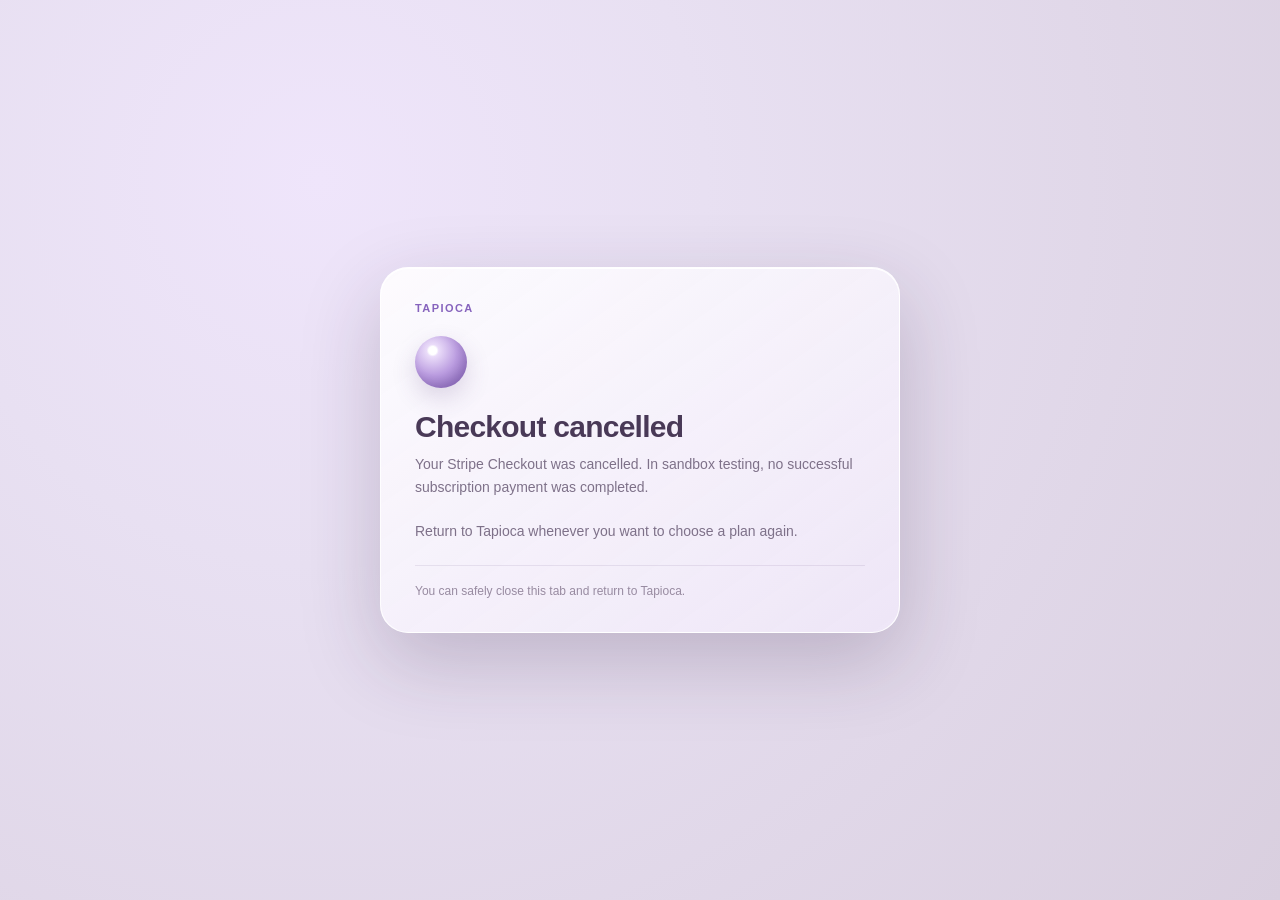
==== checkout-cancelled.html @ 404f1ca8 "Publish signed Windows Beta 7 website" ====
<!doctype html><html><head><meta charset="utf-8"><meta name="viewport" content="width=device-width,initial-scale=1"><title>Checkout cancelled · Tapioca</title><style>*{box-sizing:border-box}html,body{margin:0;min-height:100%;font-family:-apple-system,BlinkMacSystemFont,"Segoe UI",sans-serif;background:radial-gradient(circle at 25% 20%,#efe5fb 0,#e8e0f2 32%,#d9cfdf 100%);color:#493957}body{min-height:100vh;display:grid;place-items:center;padding:24px}.card{width:min(520px,100%);padding:34px;border-radius:28px;background:linear-gradient(145deg,rgba(255,255,255,.86),rgba(241,233,250,.78));border:1px solid rgba(255,255,255,.9);box-shadow:0 28px 80px rgba(48,31,64,.22),inset 0 1px 0 #fff}.k{font-size:11px;font-weight:850;letter-spacing:.13em;text-transform:uppercase;color:#8663bd}.title{font-size:30px;font-weight:780;letter-spacing:-.025em;margin:7px 0 9px}.copy{color:#7e7189;font-size:14px;line-height:1.6}.orb{width:52px;height:52px;margin:22px 0;border-radius:50%;background:radial-gradient(circle at 34% 28%,#fff 0 8%,#eadcf9 12%,#bb9de0 48%,#7956af 100%);box-shadow:0 10px 24px rgba(85,58,116,.18),inset -4px -5px 8px rgba(63,38,90,.12)}.note{margin-top:22px;padding-top:18px;border-top:1px solid rgba(91,68,117,.11);color:#988ba1;font-size:12px}</style></head><body><main class="card"><div class="k">Tapioca</div><div class="orb"></div><div class="title">Checkout cancelled</div><div class="copy">Your Stripe Checkout was cancelled. In sandbox testing, no successful subscription payment was completed.<br><br>Return to Tapioca whenever you want to choose a plan again.</div><div class="note">You can safely close this tab and return to Tapioca.</div></main></body></html>
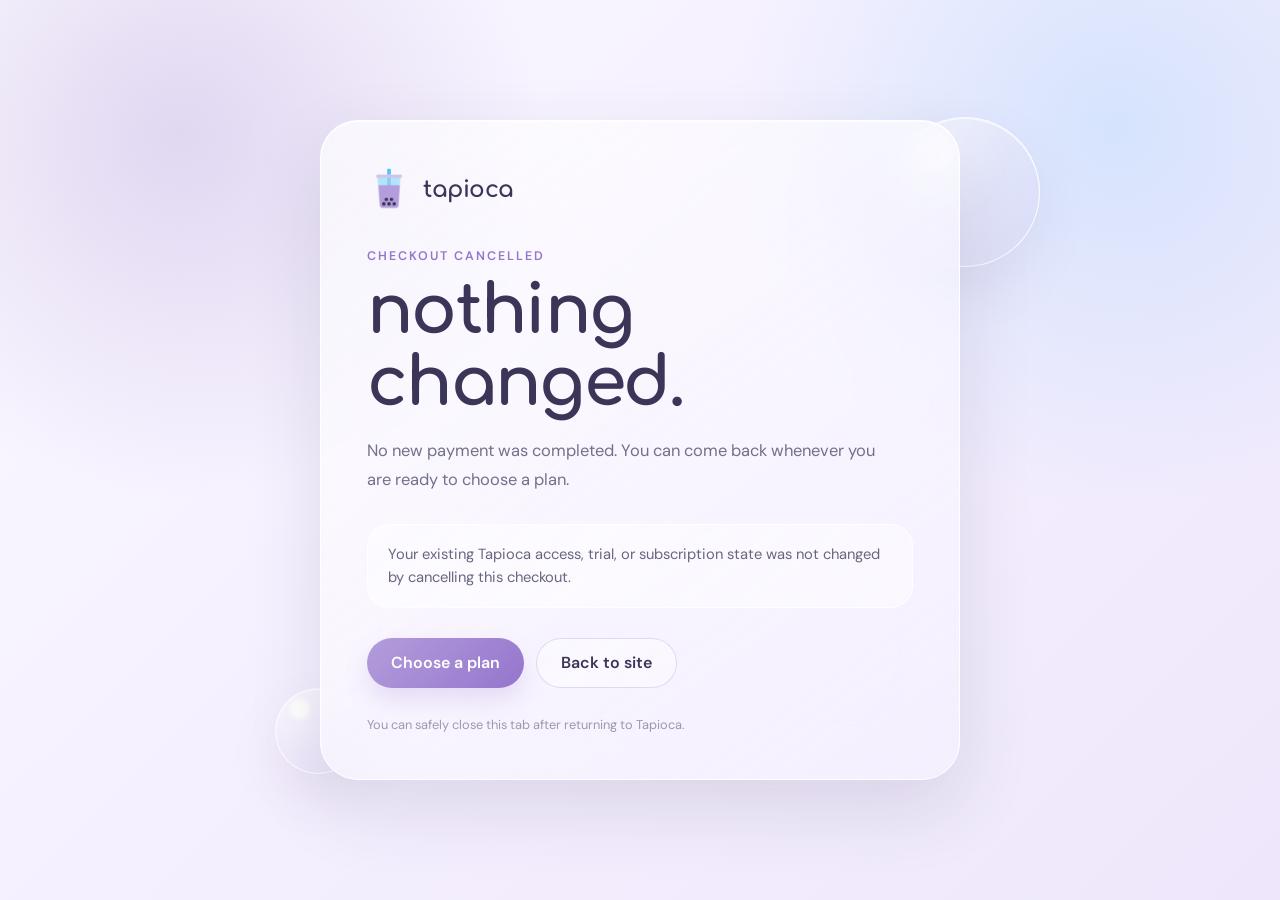
==== commit 8fd51b83: "Finalize production checkout pages" ====
--- a/checkout-cancelled.html
+++ b/checkout-cancelled.html
@@ -1 +1,314 @@
-<!doctype html><html><head><meta charset="utf-8"><meta name="viewport" content="width=device-width,initial-scale=1"><title>Checkout cancelled · Tapioca</title><style>*{box-sizing:border-box}html,body{margin:0;min-height:100%;font-family:-apple-system,BlinkMacSystemFont,"Segoe UI",sans-serif;background:radial-gradient(circle at 25% 20%,#efe5fb 0,#e8e0f2 32%,#d9cfdf 100%);color:#493957}body{min-height:100vh;display:grid;place-items:center;padding:24px}.card{width:min(520px,100%);padding:34px;border-radius:28px;background:linear-gradient(145deg,rgba(255,255,255,.86),rgba(241,233,250,.78));border:1px solid rgba(255,255,255,.9);box-shadow:0 28px 80px rgba(48,31,64,.22),inset 0 1px 0 #fff}.k{font-size:11px;font-weight:850;letter-spacing:.13em;text-transform:uppercase;color:#8663bd}.title{font-size:30px;font-weight:780;letter-spacing:-.025em;margin:7px 0 9px}.copy{color:#7e7189;font-size:14px;line-height:1.6}.orb{width:52px;height:52px;margin:22px 0;border-radius:50%;background:radial-gradient(circle at 34% 28%,#fff 0 8%,#eadcf9 12%,#bb9de0 48%,#7956af 100%);box-shadow:0 10px 24px rgba(85,58,116,.18),inset -4px -5px 8px rgba(63,38,90,.12)}.note{margin-top:22px;padding-top:18px;border-top:1px solid rgba(91,68,117,.11);color:#988ba1;font-size:12px}</style></head><body><main class="card"><div class="k">Tapioca</div><div class="orb"></div><div class="title">Checkout cancelled</div><div class="copy">Your Stripe Checkout was cancelled. In sandbox testing, no successful subscription payment was completed.<br><br>Return to Tapioca whenever you want to choose a plan again.</div><div class="note">You can safely close this tab and return to Tapioca.</div></main></body></html>+<!doctype html>
+<html lang="en">
+<head>
+  <meta charset="utf-8">
+  <meta name="viewport" content="width=device-width, initial-scale=1">
+  <meta name="theme-color" content="#F5F0FF">
+  <title>Checkout cancelled · Tapioca</title>
+  <style>
+@font-face {
+  font-family: 'Comfortaa';
+  font-style: normal;
+  font-weight: 700;
+  font-display: swap;
+  src: url('[data-uri]') format('woff2');
+}
+@font-face {
+  font-family: 'DM Sans';
+  font-style: normal;
+  font-weight: 400;
+  font-display: swap;
+  src: url('[data-uri]') format('woff2');
+}
+@font-face {
+  font-family: 'DM Sans';
+  font-style: normal;
+  font-weight: 500;
+  font-display: swap;
+  src: url('[data-uri]') format('woff2');
+}
+@font-face {
+  font-family: 'DM Sans';
+  font-style: normal;
+  font-weight: 600;
+  font-display: swap;
+  src: url('[data-uri]') format('woff2');
+}
+
+*,
+*::before,
+*::after {
+  box-sizing: border-box;
+}
+
+:root {
+  --bg: #F5F0FF;
+  --bg-alt: #EDE7F6;
+  --text: #3D3558;
+  --accent: #B39DDB;
+  --accent-deep: #9575CD;
+  --light-lav: #D1C4E9;
+  --white: #FFFFFF;
+}
+
+html {
+  min-height: 100%;
+  -webkit-text-size-adjust: 100%;
+}
+
+body {
+  margin: 0;
+  min-height: 100vh;
+  overflow-x: hidden;
+  font-family: 'DM Sans', sans-serif;
+  color: var(--text);
+  background:
+    radial-gradient(circle at 14% 15%, rgba(209,196,233,.62), transparent 27%),
+    radial-gradient(circle at 87% 14%, rgba(144,202,249,.30), transparent 28%),
+    linear-gradient(135deg, #fbf9ff 0%, #f5f0ff 44%, #eee7fb 100%);
+}
+
+.shell {
+  min-height: 100vh;
+  display: grid;
+  place-items: center;
+  padding: 38px 22px;
+  position: relative;
+  isolation: isolate;
+}
+
+.orb {
+  position: absolute;
+  z-index: -1;
+  border-radius: 50%;
+  border: 1px solid rgba(255,255,255,.84);
+  background:
+    radial-gradient(circle at 28% 24%, rgba(255,255,255,.95) 0 8%, rgba(255,255,255,.24) 15%, transparent 47%),
+    linear-gradient(145deg, rgba(255,255,255,.35), rgba(179,157,219,.15));
+  box-shadow:
+    inset 0 1px 0 rgba(255,255,255,.85),
+    0 22px 55px rgba(91,68,117,.08);
+}
+
+.orb.one {
+  width: 150px;
+  height: 150px;
+  right: max(-55px, calc(50% - 400px));
+  top: 13%;
+}
+
+.orb.two {
+  width: 86px;
+  height: 86px;
+  left: max(-26px, calc(50% - 365px));
+  bottom: 14%;
+}
+
+.card {
+  width: min(640px, 100%);
+  position: relative;
+  border-radius: 38px;
+  padding: 46px;
+  border: 1px solid rgba(255,255,255,.94);
+  background:
+    linear-gradient(145deg, rgba(255,255,255,.68), rgba(248,244,255,.48));
+  backdrop-filter: blur(24px) saturate(1.08);
+  -webkit-backdrop-filter: blur(24px) saturate(1.08);
+  box-shadow:
+    0 28px 72px rgba(61,53,88,.13),
+    inset 0 1px 0 rgba(255,255,255,.92);
+}
+
+.brand {
+  display: inline-flex;
+  align-items: center;
+  gap: 12px;
+  margin-bottom: 38px;
+  text-decoration: none;
+  color: var(--text);
+}
+
+.brand img {
+  width: 44px;
+  height: 44px;
+  object-fit: contain;
+}
+
+.wordmark {
+  font: 700 1.45rem/1 'Comfortaa', cursive;
+  letter-spacing: -.02em;
+}
+
+.eyebrow {
+  margin: 0 0 12px;
+  color: var(--accent-deep);
+  font-size: .78rem;
+  line-height: 1.2;
+  font-weight: 700;
+  letter-spacing: .16em;
+  text-transform: uppercase;
+}
+
+h1 {
+  margin: 0 0 18px;
+  font: 700 clamp(2.5rem, 8vw, 4.25rem)/1.05 'Comfortaa', cursive;
+  letter-spacing: -.025em;
+}
+
+.copy {
+  margin: 0;
+  max-width: 510px;
+  color: rgba(61,53,88,.70);
+  font-size: 1.03rem;
+  line-height: 1.72;
+}
+
+.notice {
+  margin-top: 30px;
+  padding: 18px 20px;
+  border-radius: 22px;
+  background: rgba(255,255,255,.48);
+  border: 1px solid rgba(255,255,255,.9);
+  color: rgba(61,53,88,.76);
+  font-size: .92rem;
+  line-height: 1.55;
+}
+
+.actions {
+  display: flex;
+  gap: 12px;
+  margin-top: 30px;
+  flex-wrap: wrap;
+}
+
+.btn {
+  min-height: 50px;
+  display: inline-flex;
+  align-items: center;
+  justify-content: center;
+  padding: 0 24px;
+  border-radius: 999px;
+  text-decoration: none;
+  font-weight: 700;
+  transition: transform .18s ease, background .18s ease;
+}
+
+.btn.primary {
+  background: linear-gradient(135deg, #B39DDB, #9575CD);
+  color: white;
+  box-shadow: 0 12px 24px rgba(149,117,205,.20);
+}
+
+.btn.secondary {
+  background: rgba(255,255,255,.42);
+  color: var(--text);
+  border: 1px solid rgba(179,157,219,.36);
+}
+
+.btn:hover {
+  transform: translateY(-1px);
+}
+
+.footer-note {
+  margin: 28px 0 0;
+  color: rgba(61,53,88,.48);
+  font-size: .80rem;
+}
+
+@media (max-width: 620px) {
+  .shell {
+    padding: 28px 18px;
+  }
+
+  .card {
+    border-radius: 32px;
+    padding: 30px 24px;
+    backdrop-filter: blur(14px) saturate(1.04);
+    -webkit-backdrop-filter: blur(14px) saturate(1.04);
+  }
+
+  .brand {
+    margin-bottom: 28px;
+  }
+
+  .brand img {
+    width: 40px;
+    height: 40px;
+  }
+
+  h1 {
+    font-size: clamp(2.45rem, 13vw, 3.6rem);
+  }
+
+  .copy {
+    font-size: .98rem;
+  }
+
+  .notice {
+    margin-top: 24px;
+    padding: 16px 17px;
+  }
+
+  .actions {
+    flex-direction: column;
+  }
+
+  .btn {
+    width: 100%;
+    min-height: 52px;
+  }
+
+  .orb.one {
+    width: 105px;
+    height: 105px;
+    right: -40px;
+    top: 10%;
+  }
+
+  .orb.two {
+    width: 72px;
+    height: 72px;
+    left: -25px;
+    bottom: 10%;
+  }
+}
+
+@media (prefers-reduced-motion: reduce) {
+  *,
+  *::before,
+  *::after {
+    scroll-behavior: auto !important;
+    transition-duration: .001ms !important;
+    animation-duration: .001ms !important;
+    animation-iteration-count: 1 !important;
+  }
+}
+</style>
+</head>
+<body>
+  <main class="shell">
+    <span class="orb one" aria-hidden="true"></span>
+    <span class="orb two" aria-hidden="true"></span>
+
+    <section class="card">
+      <a class="brand" href="/" aria-label="Back to Tapioca">
+        <img src="assets/tapioca-logo.png" alt="">
+        <span class="wordmark">tapioca</span>
+      </a>
+
+      <p class="eyebrow">CHECKOUT CANCELLED</p>
+      <h1>nothing changed.</h1>
+      <p class="copy">No new payment was completed. You can come back whenever you are ready to choose a plan.</p>
+
+      <div class="notice">Your existing Tapioca access, trial, or subscription state was not changed by cancelling this checkout.</div>
+
+      <div class="actions">
+        <a class="btn primary" href="/#pricing">Choose a plan</a>
+        <a class="btn secondary" href="/">Back to site</a>
+      </div>
+
+      <p class="footer-note">You can safely close this tab after returning to Tapioca.</p>
+    </section>
+  </main>
+</body>
+</html>
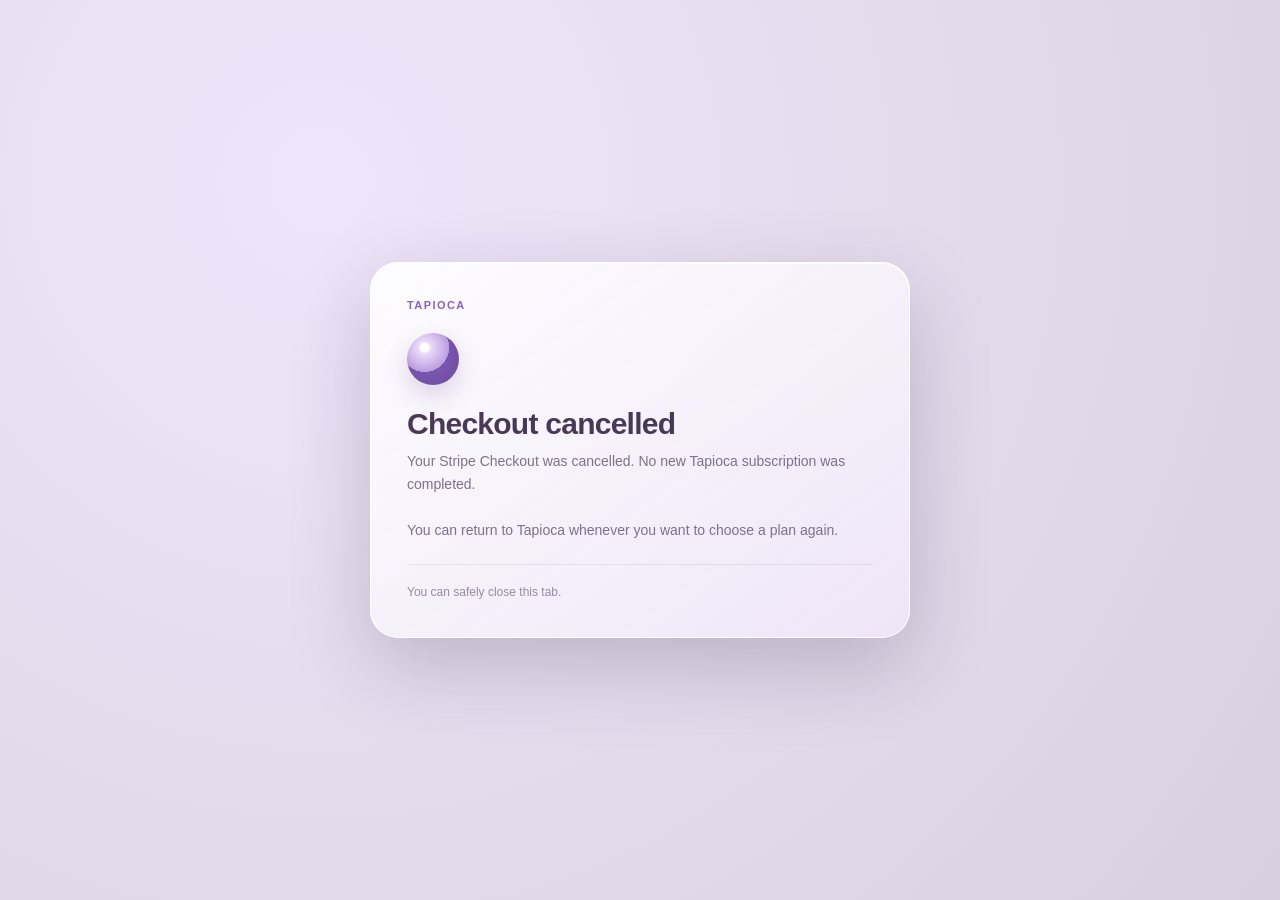
==== commit c082f4b5: "Support passwordless website checkout" ====
--- a/checkout-cancelled.html
+++ b/checkout-cancelled.html
@@ -1,314 +1,24 @@
 <!doctype html>
 <html lang="en">
 <head>
-  <meta charset="utf-8">
-  <meta name="viewport" content="width=device-width, initial-scale=1">
-  <meta name="theme-color" content="#F5F0FF">
-  <title>Checkout cancelled · Tapioca</title>
-  <style>
-@font-face {
-  font-family: 'Comfortaa';
-  font-style: normal;
-  font-weight: 700;
-  font-display: swap;
-  src: url('[data-uri]') format('woff2');
-}
-@font-face {
-  font-family: 'DM Sans';
-  font-style: normal;
-  font-weight: 400;
-  font-display: swap;
-  src: url('[data-uri]') format('woff2');
-}
-@font-face {
-  font-family: 'DM Sans';
-  font-style: normal;
-  font-weight: 500;
-  font-display: swap;
-  src: url('[data-uri]') format('woff2');
-}
-@font-face {
-  font-family: 'DM Sans';
-  font-style: normal;
-  font-weight: 600;
-  font-display: swap;
-  src: url('[data-uri]') format('woff2');
-}
-
-*,
-*::before,
-*::after {
-  box-sizing: border-box;
-}
-
-:root {
-  --bg: #F5F0FF;
-  --bg-alt: #EDE7F6;
-  --text: #3D3558;
-  --accent: #B39DDB;
-  --accent-deep: #9575CD;
-  --light-lav: #D1C4E9;
-  --white: #FFFFFF;
-}
-
-html {
-  min-height: 100%;
-  -webkit-text-size-adjust: 100%;
-}
-
-body {
-  margin: 0;
-  min-height: 100vh;
-  overflow-x: hidden;
-  font-family: 'DM Sans', sans-serif;
-  color: var(--text);
-  background:
-    radial-gradient(circle at 14% 15%, rgba(209,196,233,.62), transparent 27%),
-    radial-gradient(circle at 87% 14%, rgba(144,202,249,.30), transparent 28%),
-    linear-gradient(135deg, #fbf9ff 0%, #f5f0ff 44%, #eee7fb 100%);
-}
-
-.shell {
-  min-height: 100vh;
-  display: grid;
-  place-items: center;
-  padding: 38px 22px;
-  position: relative;
-  isolation: isolate;
-}
-
-.orb {
-  position: absolute;
-  z-index: -1;
-  border-radius: 50%;
-  border: 1px solid rgba(255,255,255,.84);
-  background:
-    radial-gradient(circle at 28% 24%, rgba(255,255,255,.95) 0 8%, rgba(255,255,255,.24) 15%, transparent 47%),
-    linear-gradient(145deg, rgba(255,255,255,.35), rgba(179,157,219,.15));
-  box-shadow:
-    inset 0 1px 0 rgba(255,255,255,.85),
-    0 22px 55px rgba(91,68,117,.08);
-}
-
-.orb.one {
-  width: 150px;
-  height: 150px;
-  right: max(-55px, calc(50% - 400px));
-  top: 13%;
-}
-
-.orb.two {
-  width: 86px;
-  height: 86px;
-  left: max(-26px, calc(50% - 365px));
-  bottom: 14%;
-}
-
-.card {
-  width: min(640px, 100%);
-  position: relative;
-  border-radius: 38px;
-  padding: 46px;
-  border: 1px solid rgba(255,255,255,.94);
-  background:
-    linear-gradient(145deg, rgba(255,255,255,.68), rgba(248,244,255,.48));
-  backdrop-filter: blur(24px) saturate(1.08);
-  -webkit-backdrop-filter: blur(24px) saturate(1.08);
-  box-shadow:
-    0 28px 72px rgba(61,53,88,.13),
-    inset 0 1px 0 rgba(255,255,255,.92);
-}
-
-.brand {
-  display: inline-flex;
-  align-items: center;
-  gap: 12px;
-  margin-bottom: 38px;
-  text-decoration: none;
-  color: var(--text);
-}
-
-.brand img {
-  width: 44px;
-  height: 44px;
-  object-fit: contain;
-}
-
-.wordmark {
-  font: 700 1.45rem/1 'Comfortaa', cursive;
-  letter-spacing: -.02em;
-}
-
-.eyebrow {
-  margin: 0 0 12px;
-  color: var(--accent-deep);
-  font-size: .78rem;
-  line-height: 1.2;
-  font-weight: 700;
-  letter-spacing: .16em;
-  text-transform: uppercase;
-}
-
-h1 {
-  margin: 0 0 18px;
-  font: 700 clamp(2.5rem, 8vw, 4.25rem)/1.05 'Comfortaa', cursive;
-  letter-spacing: -.025em;
-}
-
-.copy {
-  margin: 0;
-  max-width: 510px;
-  color: rgba(61,53,88,.70);
-  font-size: 1.03rem;
-  line-height: 1.72;
-}
-
-.notice {
-  margin-top: 30px;
-  padding: 18px 20px;
-  border-radius: 22px;
-  background: rgba(255,255,255,.48);
-  border: 1px solid rgba(255,255,255,.9);
-  color: rgba(61,53,88,.76);
-  font-size: .92rem;
-  line-height: 1.55;
-}
-
-.actions {
-  display: flex;
-  gap: 12px;
-  margin-top: 30px;
-  flex-wrap: wrap;
-}
-
-.btn {
-  min-height: 50px;
-  display: inline-flex;
-  align-items: center;
-  justify-content: center;
-  padding: 0 24px;
-  border-radius: 999px;
-  text-decoration: none;
-  font-weight: 700;
-  transition: transform .18s ease, background .18s ease;
-}
-
-.btn.primary {
-  background: linear-gradient(135deg, #B39DDB, #9575CD);
-  color: white;
-  box-shadow: 0 12px 24px rgba(149,117,205,.20);
-}
-
-.btn.secondary {
-  background: rgba(255,255,255,.42);
-  color: var(--text);
-  border: 1px solid rgba(179,157,219,.36);
-}
-
-.btn:hover {
-  transform: translateY(-1px);
-}
-
-.footer-note {
-  margin: 28px 0 0;
-  color: rgba(61,53,88,.48);
-  font-size: .80rem;
-}
-
-@media (max-width: 620px) {
-  .shell {
-    padding: 28px 18px;
-  }
-
-  .card {
-    border-radius: 32px;
-    padding: 30px 24px;
-    backdrop-filter: blur(14px) saturate(1.04);
-    -webkit-backdrop-filter: blur(14px) saturate(1.04);
-  }
-
-  .brand {
-    margin-bottom: 28px;
-  }
-
-  .brand img {
-    width: 40px;
-    height: 40px;
-  }
-
-  h1 {
-    font-size: clamp(2.45rem, 13vw, 3.6rem);
-  }
-
-  .copy {
-    font-size: .98rem;
-  }
-
-  .notice {
-    margin-top: 24px;
-    padding: 16px 17px;
-  }
-
-  .actions {
-    flex-direction: column;
-  }
-
-  .btn {
-    width: 100%;
-    min-height: 52px;
-  }
-
-  .orb.one {
-    width: 105px;
-    height: 105px;
-    right: -40px;
-    top: 10%;
-  }
-
-  .orb.two {
-    width: 72px;
-    height: 72px;
-    left: -25px;
-    bottom: 10%;
-  }
-}
-
-@media (prefers-reduced-motion: reduce) {
-  *,
-  *::before,
-  *::after {
-    scroll-behavior: auto !important;
-    transition-duration: .001ms !important;
-    animation-duration: .001ms !important;
-    animation-iteration-count: 1 !important;
-  }
-}
+<meta charset="utf-8">
+<meta name="viewport" content="width=device-width,initial-scale=1">
+<title>Checkout cancelled · Tapioca</title>
+<style>
+*{box-sizing:border-box}html,body{margin:0;min-height:100%;font-family:-apple-system,BlinkMacSystemFont,"Segoe UI",sans-serif;background:radial-gradient(circle at 25% 20%,#efe5fb 0,#e8e0f2 32%,#d9cfdf 100%);color:#493957}
+body{min-height:100vh;display:grid;place-items:center;padding:24px}.card{width:min(540px,100%);padding:36px;border-radius:28px;background:linear-gradient(145deg,rgba(255,255,255,.88),rgba(241,233,250,.8));border:1px solid rgba(255,255,255,.92);box-shadow:0 28px 80px rgba(48,31,64,.22),inset 0 1px 0 #fff}
+.k{font-size:11px;font-weight:850;letter-spacing:.13em;text-transform:uppercase;color:#8663bd}.title{font-size:30px;font-weight:780;letter-spacing:-.025em;margin:7px 0 9px}.copy{color:#7e7189;font-size:14px;line-height:1.65}
+.orb{width:52px;height:52px;margin:22px 0;border-radius:50%;background:radial-gradient(circle at 34% 28%,#fff 0 8%,#eadcf9 12%,#bb9de0 48%,#7956af 48%,#7956af 100%);box-shadow:0 10px 24px rgba(85,58,116,.18),inset -4px -5px 8px rgba(63,38,90,.12)}
+.note{margin-top:22px;padding-top:18px;border-top:1px solid rgba(91,68,117,.11);color:#988ba1;font-size:12px;line-height:1.55}
 </style>
 </head>
 <body>
-  <main class="shell">
-    <span class="orb one" aria-hidden="true"></span>
-    <span class="orb two" aria-hidden="true"></span>
-
-    <section class="card">
-      <a class="brand" href="/" aria-label="Back to Tapioca">
-        <img src="assets/tapioca-logo.png" alt="">
-        <span class="wordmark">tapioca</span>
-      </a>
-
-      <p class="eyebrow">CHECKOUT CANCELLED</p>
-      <h1>nothing changed.</h1>
-      <p class="copy">No new payment was completed. You can come back whenever you are ready to choose a plan.</p>
-
-      <div class="notice">Your existing Tapioca access, trial, or subscription state was not changed by cancelling this checkout.</div>
-
-      <div class="actions">
-        <a class="btn primary" href="/#pricing">Choose a plan</a>
-        <a class="btn secondary" href="/">Back to site</a>
-      </div>
-
-      <p class="footer-note">You can safely close this tab after returning to Tapioca.</p>
-    </section>
-  </main>
+<main class="card">
+<div class="k">Tapioca</div>
+<div class="orb"></div>
+<div class="title">Checkout cancelled</div>
+<div class="copy">Your Stripe Checkout was cancelled. No new Tapioca subscription was completed.<br><br>You can return to Tapioca whenever you want to choose a plan again.</div>
+<div class="note">You can safely close this tab.</div>
+</main>
 </body>
 </html>
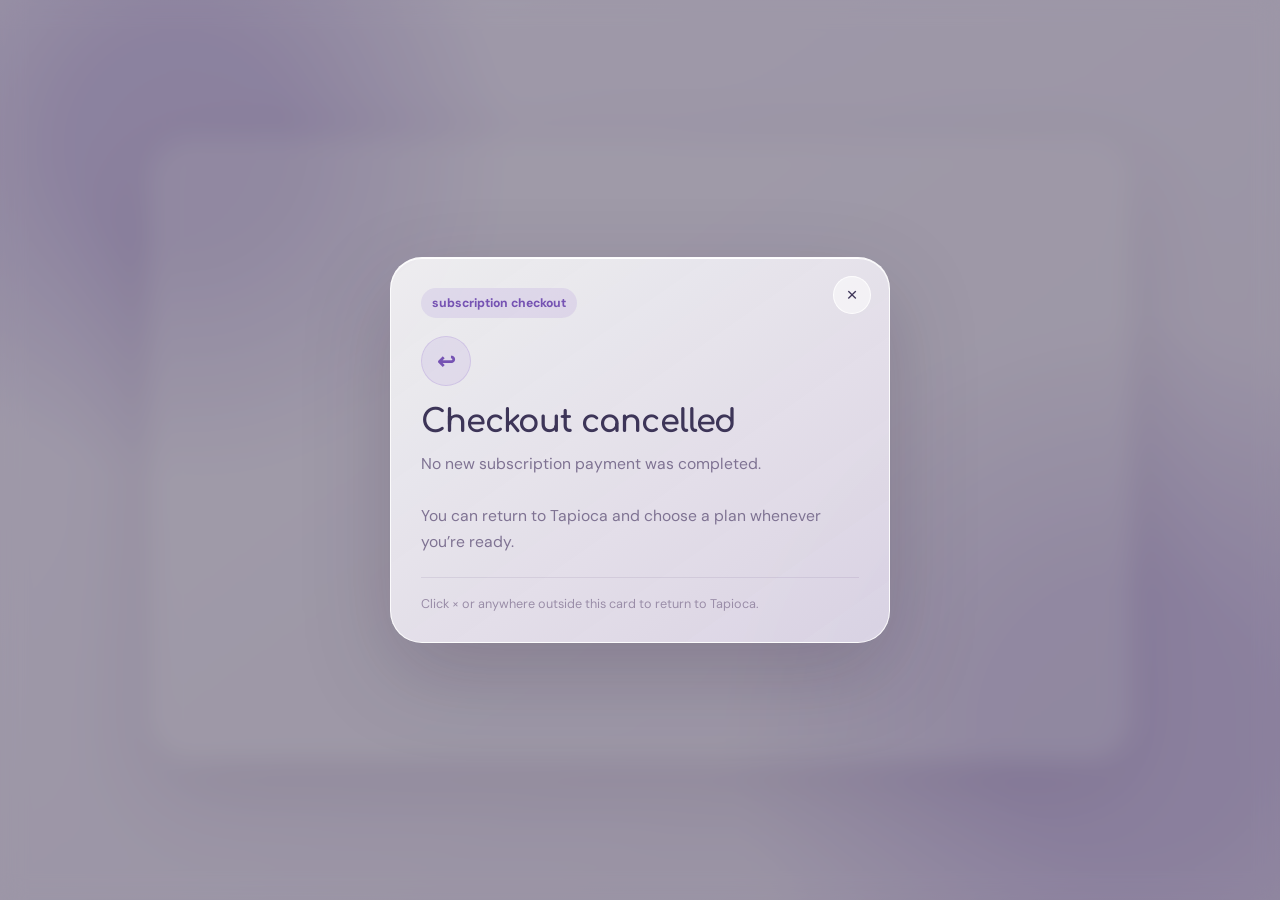
==== commit 8a1566f5: "Add direct billing management and modal checkout results" ====
--- a/checkout-cancelled.html
+++ b/checkout-cancelled.html
@@ -5,20 +5,70 @@
 <meta name="viewport" content="width=device-width,initial-scale=1">
 <title>Checkout cancelled · Tapioca</title>
 <style>
-*{box-sizing:border-box}html,body{margin:0;min-height:100%;font-family:-apple-system,BlinkMacSystemFont,"Segoe UI",sans-serif;background:radial-gradient(circle at 25% 20%,#efe5fb 0,#e8e0f2 32%,#d9cfdf 100%);color:#493957}
-body{min-height:100vh;display:grid;place-items:center;padding:24px}.card{width:min(540px,100%);padding:36px;border-radius:28px;background:linear-gradient(145deg,rgba(255,255,255,.88),rgba(241,233,250,.8));border:1px solid rgba(255,255,255,.92);box-shadow:0 28px 80px rgba(48,31,64,.22),inset 0 1px 0 #fff}
-.k{font-size:11px;font-weight:850;letter-spacing:.13em;text-transform:uppercase;color:#8663bd}.title{font-size:30px;font-weight:780;letter-spacing:-.025em;margin:7px 0 9px}.copy{color:#7e7189;font-size:14px;line-height:1.65}
-.orb{width:52px;height:52px;margin:22px 0;border-radius:50%;background:radial-gradient(circle at 34% 28%,#fff 0 8%,#eadcf9 12%,#bb9de0 48%,#7956af 48%,#7956af 100%);box-shadow:0 10px 24px rgba(85,58,116,.18),inset -4px -5px 8px rgba(63,38,90,.12)}
-.note{margin-top:22px;padding-top:18px;border-top:1px solid rgba(91,68,117,.11);color:#988ba1;font-size:12px;line-height:1.55}
+@import url('https://fonts.googleapis.com/css2?family=Comfortaa:wght@700&family=DM+Sans:wght@400;600;700;800&display=swap');
+*{box-sizing:border-box}
+:root{--ink:#3D3558;--ink-soft:#7f7393;--accent:#B39DDB;--accent-dark:#7653b3}
+html,body{margin:0;min-height:100%;font-family:'DM Sans',sans-serif;color:var(--ink);background:#F5F0FF}
+body{min-height:100vh;overflow:hidden}
+.scene{position:fixed;inset:0;background:
+radial-gradient(circle at 14% 16%,rgba(209,196,233,.92) 0 8%,transparent 25%),
+radial-gradient(circle at 88% 80%,rgba(179,157,219,.46) 0 10%,transparent 30%),
+linear-gradient(145deg,#f8f4ff,#ebe4f3);}
+.ghost{position:absolute;left:50%;top:50%;width:min(980px,92vw);height:min(620px,78vh);transform:translate(-50%,-50%);border-radius:42px;background:rgba(255,255,255,.24);border:1px solid rgba(255,255,255,.58);box-shadow:0 32px 90px rgba(70,53,92,.12)}
+.overlay{position:fixed;inset:0;display:grid;place-items:center;padding:20px;background:rgba(44,37,58,.43);backdrop-filter:blur(12px);-webkit-backdrop-filter:blur(12px);cursor:pointer}
+.card{width:min(500px,100%);border-radius:32px;padding:30px;position:relative;cursor:default;background:linear-gradient(145deg,rgba(255,255,255,.82),rgba(239,232,248,.75));border:1px solid rgba(255,255,255,.88);box-shadow:0 30px 88px rgba(48,31,64,.22),inset 0 1px 0 rgba(255,255,255,.95)}
+.close{position:absolute;right:18px;top:18px;width:38px;height:38px;border-radius:50%;border:1px solid rgba(255,255,255,.82);background:rgba(255,255,255,.54);color:var(--ink);font-size:19px;cursor:pointer}
+.eyebrow{display:inline-flex;padding:7px 11px;border-radius:999px;background:rgba(179,157,219,.23);font-size:.76rem;font-weight:800;color:var(--accent-dark);margin-bottom:18px}
+.icon{width:50px;height:50px;border-radius:50%;display:grid;place-items:center;background:rgba(179,157,219,.18);border:1px solid rgba(149,117,205,.23);font-weight:900;font-size:22px;color:var(--accent-dark);margin-bottom:18px}
+h1{font-family:'Comfortaa',sans-serif;font-size:2rem;line-height:1.15;margin:0 48px 10px 0;letter-spacing:-.025em}
+p{margin:0;color:var(--ink-soft);font-size:.98rem;line-height:1.65}
+.hint{margin-top:22px;padding-top:17px;border-top:1px solid rgba(91,68,117,.11);font-size:.79rem;color:#9a8da8}
+.app-fallback{display:none;margin-top:15px;padding:10px 12px;border-radius:13px;background:rgba(255,255,255,.43);font-size:.78rem;color:var(--ink-soft)}
+@media(max-width:560px){.card{padding:27px 23px}h1{font-size:1.75rem}}
 </style>
 </head>
 <body>
-<main class="card">
-<div class="k">Tapioca</div>
-<div class="orb"></div>
-<div class="title">Checkout cancelled</div>
-<div class="copy">Your Stripe Checkout was cancelled. No new Tapioca subscription was completed.<br><br>You can return to Tapioca whenever you want to choose a plan again.</div>
-<div class="note">You can safely close this tab.</div>
-</main>
+<div class="scene" aria-hidden="true"><div class="ghost"></div></div>
+<div class="overlay" id="overlay">
+  <main class="card" id="card" role="dialog" aria-modal="true" aria-labelledby="result-title">
+    <button class="close" id="close" aria-label="Close">×</button>
+    <div class="eyebrow">subscription checkout</div>
+    <div class="icon">↩</div>
+    <h1 id="result-title">Checkout cancelled</h1>
+    <p>No new subscription payment was completed.<br><br>You can return to Tapioca and choose a plan whenever you’re ready.</p>
+    <div class="hint" id="hint">Click × or anywhere outside this card to return to Tapioca.</div>
+    <div class="app-fallback" id="app-fallback">Your browser kept this tab open. You can close it and return to the Tapioca app.</div>
+  </main>
+</div>
+<script>
+const source=new URLSearchParams(location.search).get('source')||'web';
+const overlay=document.getElementById('overlay');
+const card=document.getElementById('card');
+const closeButton=document.getElementById('close');
+const hint=document.getElementById('hint');
+const fallback=document.getElementById('app-fallback');
+
+if(source==='app'){
+  hint.textContent='Click × or anywhere outside this card to return to the Tapioca app.';
+}
+
+function dismissResult(){
+  if(source==='app'){
+    // Current released desktop builds open Stripe in the system browser and do not
+    // register a web deep-link protocol. Closing the checkout tab is therefore the
+    // safest available return behavior; if the browser blocks window.close(), show
+    // a clear fallback instead of navigating the user away from the app workflow.
+    window.close();
+    setTimeout(()=>{fallback.style.display='block'},220);
+    return;
+  }
+  location.replace('/');
+}
+
+overlay.addEventListener('click',dismissResult);
+card.addEventListener('click',e=>e.stopPropagation());
+closeButton.addEventListener('click',dismissResult);
+addEventListener('keydown',e=>{if(e.key==='Escape')dismissResult()});
+</script>
 </body>
-</html>
+</html>
